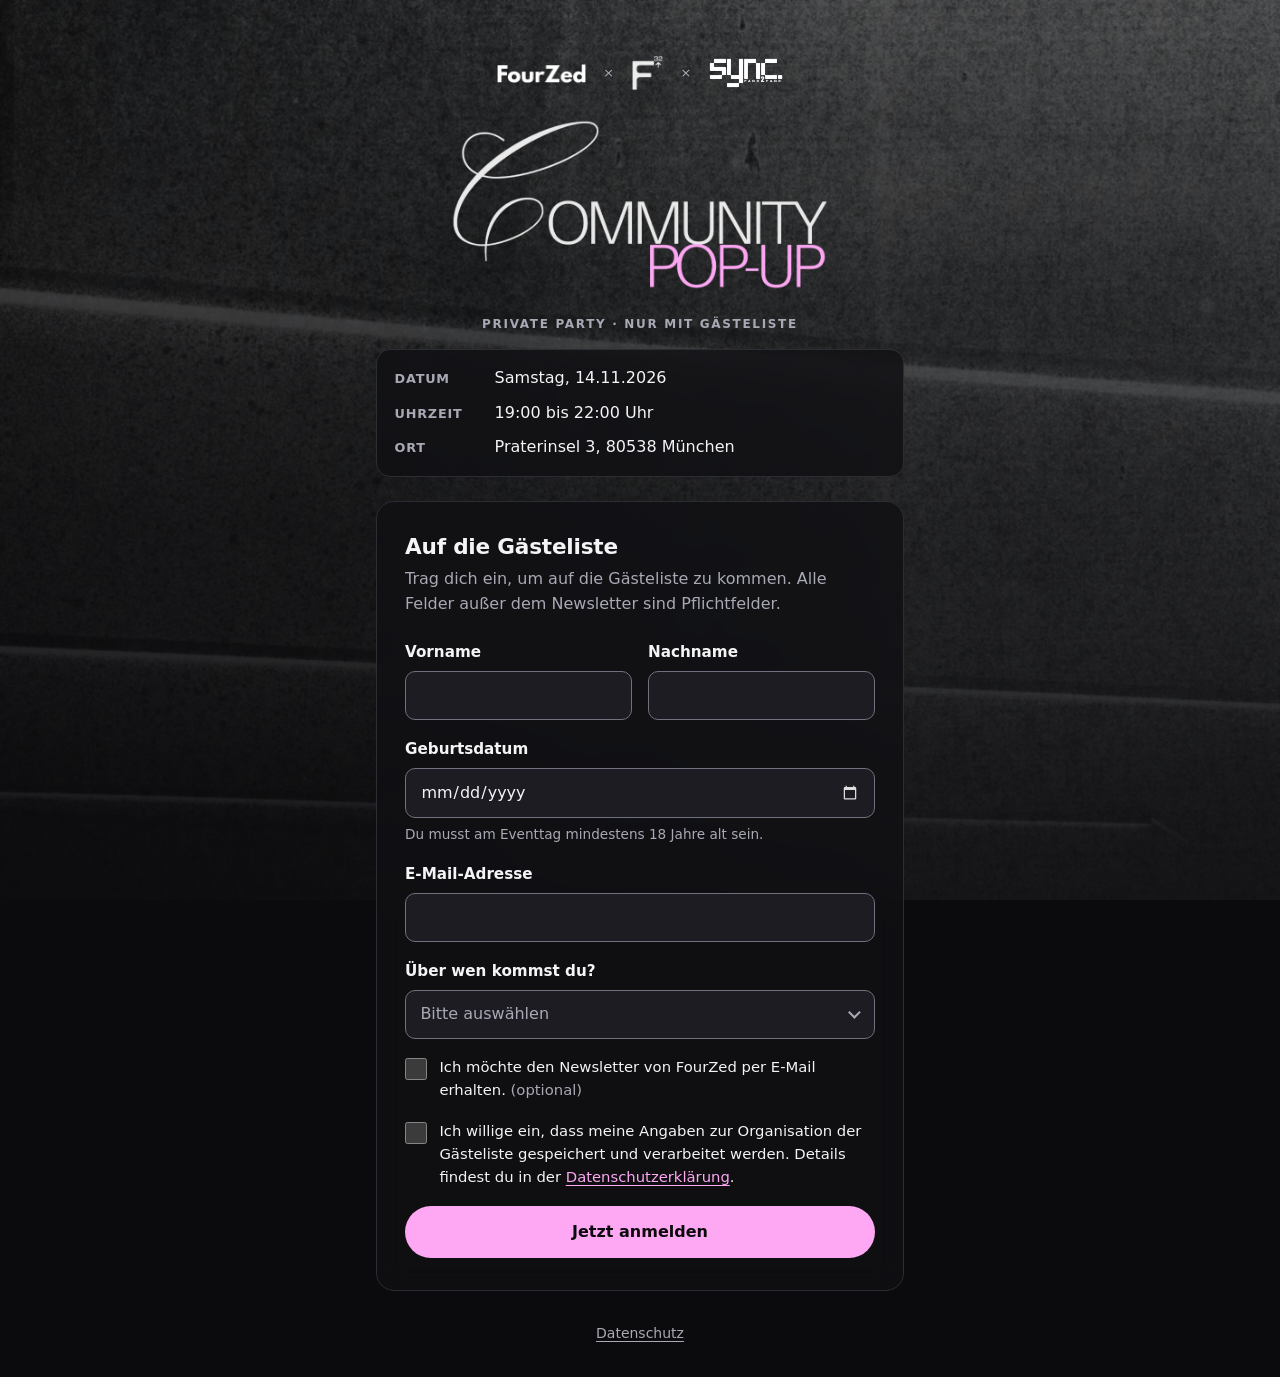
==== index.html @ 3aca52ab "Gästeliste für FourZed x F32 x sync. Community Pop-up Co-Authored-By: Claude Opus 5.5 <noreply@anthr" ====
<!doctype html>
<html lang="de">
<head>
  <meta charset="utf-8">
  <meta name="viewport" content="width=device-width, initial-scale=1, viewport-fit=cover">
  <meta name="robots" content="noindex, nofollow">
  <meta name="color-scheme" content="dark">
  <meta name="theme-color" content="#0b0b0d">
  <title>Gästeliste · FourZed x F32 x sync. Community Pop-up</title>
  <meta name="description" content="Anmeldung zur Gästeliste: FourZed x F32 x sync. Community Pop-up, 14.11.2026, Praterinsel 3, München.">
  <link rel="icon" href="data:image/svg+xml,%3Csvg xmlns='http://www.w3.org/2000/svg' viewBox='0 0 32 32'%3E%3Crect width='32' height='32' rx='8' fill='%230b0b0d'/%3E%3Ccircle cx='16' cy='16' r='7' fill='%23fea7f2'/%3E%3C/svg%3E">
  <link rel="stylesheet" href="style.css">
</head>
<body>
  <a class="skip-link" href="#main">Zum Inhalt springen</a>

  <div class="page">
    <header class="site-header">
      <ul class="partner-logos" aria-label="Veranstalter">
        <li><img class="logo-fourzed" src="assets/logo-fourzed.png" alt="FourZed" width="360" height="77"></li>
        <li class="x" aria-hidden="true">×</li>
        <li><img class="logo-f32" src="assets/logo-f32.png" alt="F32" width="140" height="153"></li>
        <li class="x" aria-hidden="true">×</li>
        <li><img class="logo-sync" src="assets/logo-sync.png" alt="sync." width="280" height="113"></li>
      </ul>
    </header>

    <main id="main">
      <section class="hero" aria-labelledby="event-title">
        <h1 id="event-title" class="headline"><span class="visually-hidden">FourZed x F32 x sync. </span><img src="assets/headline-community-popup.png" alt="Community Pop-up" width="840" height="382"></h1>
        <p class="eyebrow">Private Party · Nur mit Gästeliste</p>
        <dl class="event-meta">
          <div>
            <dt>Datum</dt>
            <dd><time datetime="2026-11-14">Samstag, 14.11.2026</time></dd>
          </div>
          <div>
            <dt>Uhrzeit</dt>
            <dd><time datetime="2026-11-14T19:00">19:00</time> bis <time datetime="2026-11-14T22:00">22:00</time> Uhr</dd>
          </div>
          <div>
            <dt>Ort</dt>
            <dd>Praterinsel 3, 80538 München</dd>
          </div>
        </dl>
      </section>

      <section class="card" id="signup" aria-labelledby="form-title">
        <h2 id="form-title">Auf die Gästeliste</h2>
        <p class="lead">Trag dich ein, um auf die Gästeliste zu kommen. Alle Felder außer dem Newsletter sind Pflichtfelder.</p>

        <noscript>
          <p class="notice notice--error">Bitte aktiviere JavaScript, um dich für die Gästeliste anzumelden.</p>
        </noscript>

        <form id="signup-form" novalidate>
          <div class="row">
            <div class="field">
              <label for="firstName">Vorname</label>
              <input id="firstName" name="firstName" type="text" autocomplete="given-name" maxlength="60" required aria-describedby="firstName-error">
              <p class="field-error" id="firstName-error" aria-live="polite"></p>
            </div>
            <div class="field">
              <label for="lastName">Nachname</label>
              <input id="lastName" name="lastName" type="text" autocomplete="family-name" maxlength="60" required aria-describedby="lastName-error">
              <p class="field-error" id="lastName-error" aria-live="polite"></p>
            </div>
          </div>

          <div class="field">
            <label for="birthdate">Geburtsdatum</label>
            <input id="birthdate" name="birthdate" type="date" autocomplete="bday" min="1900-01-01" required aria-describedby="birthdate-hint birthdate-error">
            <p class="field-hint" id="birthdate-hint">Du musst am Eventtag mindestens <span data-min-age>18</span> Jahre alt sein.</p>
            <p class="field-error" id="birthdate-error" aria-live="polite"></p>
          </div>

          <div class="field">
            <label for="email">E-Mail-Adresse</label>
            <input id="email" name="email" type="email" autocomplete="email" inputmode="email" maxlength="254" spellcheck="false" autocapitalize="off" required aria-describedby="email-error">
            <p class="field-error" id="email-error" aria-live="polite"></p>
          </div>

          <div class="field">
            <label for="via">Über wen kommst du?</label>
            <div class="select-wrap">
              <select id="via" name="via" required aria-describedby="via-error">
                <option value="" selected disabled>Bitte auswählen</option>
                <option value="sync.">sync.</option>
                <option value="F32">F32</option>
                <option value="FourZed">FourZed</option>
              </select>
            </div>
            <p class="field-error" id="via-error" aria-live="polite"></p>
          </div>

          <!-- Honeypot gegen Spam-Bots: für Menschen unsichtbar, bitte nicht entfernen. -->
          <div class="hp" aria-hidden="true">
            <label for="website">Website (bitte leer lassen)</label>
            <input id="website" name="website" type="text" tabindex="-1" autocomplete="off">
          </div>

          <div class="field field--check">
            <input id="newsletter" name="newsletter" type="checkbox">
            <label for="newsletter">Ich möchte den Newsletter von FourZed per E-Mail erhalten. <span class="optional">(optional)</span></label>
          </div>

          <div class="field field--check">
            <input id="consent" name="consent" type="checkbox" required aria-describedby="consent-error">
            <label for="consent">Ich willige ein, dass meine Angaben zur Organisation der Gästeliste gespeichert und verarbeitet werden. Details findest du in der <a href="datenschutz.html" target="_blank" rel="noopener">Datenschutzerklärung<span class="visually-hidden"> (öffnet in neuem Tab)</span></a>.</label>
            <p class="field-error" id="consent-error" aria-live="polite"></p>
          </div>

          <div id="form-status" class="notice" role="alert" hidden></div>

          <button type="submit" class="btn btn--primary" id="submit-btn">
            <span class="btn-spinner" aria-hidden="true"></span>
            <span class="btn-label">Jetzt anmelden</span>
          </button>
        </form>
      </section>

      <section class="card success" id="success" hidden aria-labelledby="success-title">
        <div class="success-icon" aria-hidden="true">
          <svg viewBox="0 0 24 24" width="28" height="28"><path d="M5 12.5l4.5 4.5L19 7.5" fill="none" stroke="currentColor" stroke-width="2.5" stroke-linecap="round" stroke-linejoin="round"/></svg>
        </div>
        <h2 id="success-title" tabindex="-1">Du stehst auf der Gästeliste!</h2>
        <p class="lead" id="success-text">Wir freuen uns auf dich.</p>
        <dl class="event-meta event-meta--compact">
          <div>
            <dt>Event</dt>
            <dd>FourZed x F32 x sync. Community Pop-up</dd>
          </div>
          <div>
            <dt>Wann</dt>
            <dd>Samstag, 14.11.2026, 19:00 bis 22:00 Uhr</dd>
          </div>
          <div>
            <dt>Wo</dt>
            <dd>Praterinsel 3, 80538 München</dd>
          </div>
        </dl>
        <button type="button" class="btn btn--primary" id="ics-btn">Zum Kalender hinzufügen</button>
      </section>
    </main>

    <footer class="site-footer">
      <nav aria-label="Rechtliches">
        <a href="datenschutz.html">Datenschutz</a>
      </nav>
    </footer>
  </div>

  <script src="config.js"></script>
  <script src="script.js"></script>
</body>
</html>
---- style.css ----
/* ==========================================================================
   Gästeliste – Stylesheet
   Akzentfarbe zentral über --accent änderbar.
   ========================================================================== */

:root {
  --accent: #fea7f2;          /* Akzentfarbe (Pink aus dem Pop-up-Schriftzug) */
  --accent-rgb: 254, 167, 242; /* gleiche Farbe als RGB für Transparenzen */
  --accent-contrast: #0b0b0d; /* Textfarbe auf Akzent */

  --bg: #0b0b0d;
  --surface: #141418;
  --surface-glass: rgba(16, 16, 20, .82);
  --surface-2: #1c1c22;
  --border: #2c2c35;
  --border-strong: #8a8a9a;
  --field-border: #70707e;   /* min. 3:1 Kontrast zum Feld */
  --text: #f4f4f6;
  --text-muted: #a9a9b6;
  --error: #ff8a5c;
  --error-bg: rgba(255, 138, 92, 0.1);
  --success: var(--accent);

  --radius: 14px;
  --radius-sm: 10px;
  --focus: 0 0 0 3px var(--bg), 0 0 0 5px var(--accent);

  --font: system-ui, -apple-system, "Segoe UI", Roboto, "Helvetica Neue", Arial, sans-serif;

  color-scheme: dark;
}

*,
*::before,
*::after { box-sizing: border-box; }

html { -webkit-text-size-adjust: 100%; text-size-adjust: 100%; }

body {
  margin: 0;
  min-height: 100vh;
  background: var(--bg);
  color: var(--text);
  font-family: var(--font);
  font-size: 1rem;
  line-height: 1.55;
  -webkit-font-smoothing: antialiased;
}

/* Hintergrundbild, fest hinter dem Inhalt (funktioniert auch auf iOS) */
body::before {
  content: "";
  position: fixed;
  inset: 0;
  z-index: -1;
  background:
    linear-gradient(180deg, rgba(11, 11, 13, .45) 0%, rgba(11, 11, 13, .72) 40%, rgba(11, 11, 13, .9) 100%),
    url("assets/background.webp") center top / cover no-repeat;
}

a { color: var(--accent); text-underline-offset: 3px; }
a:hover { text-decoration-thickness: 2px; }

:focus-visible { outline: none; box-shadow: var(--focus); border-radius: 6px; }

.visually-hidden {
  position: absolute !important;
  width: 1px; height: 1px;
  margin: -1px; padding: 0;
  overflow: hidden; clip: rect(0 0 0 0);
  white-space: nowrap; border: 0;
}

.skip-link {
  position: absolute; left: 1rem; top: -100px; z-index: 10;
  background: var(--accent); color: var(--accent-contrast);
  padding: .6rem 1rem; border-radius: var(--radius-sm); font-weight: 600;
  text-decoration: none;
}
.skip-link:focus { top: 1rem; }

/* Layout ---------------------------------------------------------------- */

.page {
  width: 100%;
  max-width: 560px;
  margin: 0 auto;
  padding: max(1.25rem, env(safe-area-inset-top)) 1rem max(2rem, env(safe-area-inset-bottom));
}

.site-header { display: flex; justify-content: center; padding: .5rem 0 1.75rem; }

.partner-logos {
  display: flex; align-items: center; justify-content: center;
  gap: .9rem;
  margin: 0; padding: 0; list-style: none;
}
.partner-logos li { display: flex; align-items: center; }
.partner-logos img { display: block; width: auto; }
.partner-logos .logo-fourzed { height: 17px; }
.partner-logos .logo-f32 { height: 30px; }
.partner-logos .logo-sync { height: 27px; }
.partner-logos .x { color: var(--text-muted); font-size: .8rem; line-height: 1; }

/* Hero ------------------------------------------------------------------ */

.hero { margin-bottom: 1.5rem; text-align: center; }

.eyebrow {
  margin: 0 0 1rem;
  color: var(--text-muted);
  font-size: .75rem; font-weight: 600; letter-spacing: .14em; text-transform: uppercase;
}

h1 {
  margin: 0 0 1.25rem;
  font-size: clamp(1.9rem, 8vw, 2.6rem);
  line-height: 1.08;
  letter-spacing: -0.02em;
  font-weight: 750;
}
.headline { margin: 0 0 1.5rem; line-height: 0; }
.headline img { display: inline-block; width: min(100%, 320px); height: auto; }

h2 { margin: 0 0 .4rem; font-size: 1.35rem; letter-spacing: -0.01em; line-height: 1.25; }

.lead { margin: 0 0 1.5rem; color: var(--text-muted); }

.event-meta {
  display: grid; gap: .6rem;
  margin: 0; padding: 1rem 1.1rem;
  border: 1px solid var(--border);
  border-radius: var(--radius);
  background: var(--surface-glass);
  text-align: left;
  -webkit-backdrop-filter: blur(10px);
  backdrop-filter: blur(10px);
}
.event-meta > div { display: grid; grid-template-columns: 5.5rem 1fr; gap: .75rem; align-items: baseline; }
.event-meta dt { color: var(--text-muted); font-size: .8rem; font-weight: 600; letter-spacing: .06em; text-transform: uppercase; }
.event-meta dd { margin: 0; font-weight: 500; }
.event-meta--compact { margin: 0 0 1.5rem; text-align: left; }

/* Card ------------------------------------------------------------------ */

.card {
  background: var(--surface-glass);
  -webkit-backdrop-filter: blur(14px);
  backdrop-filter: blur(14px);
  border: 1px solid var(--border);
  border-radius: calc(var(--radius) + 4px);
  padding: 1.5rem 1.1rem;
}

/* Form ------------------------------------------------------------------ */

.row { display: grid; gap: 0; }

.field { margin-bottom: 1.1rem; }

label { display: block; margin-bottom: .4rem; font-weight: 600; font-size: .95rem; }

input[type="text"],
input[type="email"],
input[type="date"],
select {
  display: block;
  width: 100%;
  min-height: 3rem;
  padding: .7rem .9rem;
  font: inherit;
  font-size: 1rem; /* verhindert Zoom auf iOS */
  color: var(--text);
  background: var(--surface-2);
  border: 1.5px solid var(--field-border);
  border-radius: var(--radius-sm);
  transition: border-color .15s ease, box-shadow .15s ease;
  -webkit-appearance: none;
  appearance: none;
}

input[type="date"] { line-height: 1.5; }
input[type="date"]::-webkit-date-and-time-value { text-align: left; }
input[type="date"]::-webkit-calendar-picker-indicator { opacity: .85; cursor: pointer; }

input:hover, select:hover { border-color: var(--border-strong); }

input:focus-visible, select:focus-visible {
  border-color: var(--accent);
  box-shadow: 0 0 0 3px rgba(var(--accent-rgb), .35);
  border-radius: var(--radius-sm);
}

.select-wrap { position: relative; }
.select-wrap::after {
  content: "";
  position: absolute; right: 1rem; top: 50%;
  width: .55rem; height: .55rem;
  border-right: 2px solid var(--text-muted);
  border-bottom: 2px solid var(--text-muted);
  transform: translateY(-70%) rotate(45deg);
  pointer-events: none;
}
select { padding-right: 2.5rem; cursor: pointer; }
select:invalid, select option[value=""] { color: var(--text-muted); }
select option { color: var(--text); background: var(--surface-2); }

[aria-invalid="true"] { border-color: var(--error) !important; }

.field-hint { margin: .4rem 0 0; color: var(--text-muted); font-size: .85rem; }

.field-error {
  margin: .4rem 0 0;
  color: var(--error);
  font-size: .875rem; font-weight: 500;
}
.field-error:empty { display: none; }
.field-error::before { content: "⚠ "; }

/* Checkboxen */
.field--check {
  display: grid;
  grid-template-columns: 1.4rem 1fr;
  column-gap: .75rem;
  align-items: start;
}
.field--check input[type="checkbox"] {
  width: 1.4rem; height: 1.4rem; margin: .1rem 0 0;
  accent-color: var(--accent);
  cursor: pointer;
}
.field--check label { margin: 0; font-weight: 400; font-size: .925rem; color: var(--text); cursor: pointer; }
.field--check .field-error { grid-column: 2; }
.field--check input[aria-invalid="true"] { outline: 2px solid var(--error); outline-offset: 2px; }
.optional { color: var(--text-muted); }

/* Honeypot */
.hp {
  position: absolute !important;
  left: -10000px; top: auto;
  width: 1px; height: 1px; overflow: hidden;
}

/* Hinweise / Fehlermeldungen */
.notice {
  margin: 0 0 1.1rem;
  padding: .9rem 1rem;
  border-radius: var(--radius-sm);
  border: 1px solid var(--border);
  font-size: .95rem;
}
.notice[hidden] { display: none; }
.notice--error { border-color: var(--error); background: var(--error-bg); color: var(--text); }
.notice--info { border-color: var(--accent); background: rgba(var(--accent-rgb), .08); }
.notice strong { display: block; margin-bottom: .2rem; }
.notice p { margin: 0; }
.notice .btn { margin-top: .8rem; }

/* Buttons --------------------------------------------------------------- */

.btn {
  display: inline-flex; align-items: center; justify-content: center; gap: .6rem;
  width: 100%;
  min-height: 3.25rem;
  padding: .8rem 1.25rem;
  font: inherit; font-size: 1rem; font-weight: 700;
  border: 0; border-radius: 999px;
  cursor: pointer;
  transition: transform .1s ease, filter .15s ease, opacity .15s ease;
}
.btn--primary { background: var(--accent); color: var(--accent-contrast); }
.btn--primary:hover { filter: brightness(1.06); }
.btn--primary:active { transform: translateY(1px); }
.btn--secondary {
  background: transparent; color: var(--text);
  border: 1.5px solid var(--border-strong);
  min-height: 2.75rem; width: auto;
}
.btn:focus-visible { box-shadow: var(--focus); border-radius: 999px; }
.btn:disabled { cursor: progress; opacity: .7; }

.btn-spinner {
  display: none;
  width: 1.1rem; height: 1.1rem;
  border: 2.5px solid currentColor; border-right-color: transparent;
  border-radius: 50%;
  animation: spin .7s linear infinite;
}
.btn[aria-busy="true"] .btn-spinner { display: inline-block; }

@keyframes spin { to { transform: rotate(360deg); } }

/* Erfolg ---------------------------------------------------------------- */

.success { text-align: center; }
.success[hidden] { display: none; }
.success-icon {
  display: grid; place-items: center;
  width: 3.5rem; height: 3.5rem; margin: .25rem auto 1rem;
  border-radius: 50%;
  background: var(--accent); color: var(--accent-contrast);
}
.success h2 { font-size: 1.6rem; }
/* Überschrift erhält nur programmatisch Fokus (für Screenreader), daher ohne Rahmen */
.success h2:focus, .success h2:focus-visible { outline: none; box-shadow: none; }

/* Footer ---------------------------------------------------------------- */

.site-footer { padding: 2rem 0 0; text-align: center; font-size: .875rem; }
.site-footer nav { display: flex; justify-content: center; gap: 1.5rem; }
.site-footer a { color: var(--text-muted); }
.site-footer a:hover { color: var(--text); }

/* Rechtstexte ----------------------------------------------------------- */

.legal h1 { font-size: clamp(1.7rem, 7vw, 2.2rem); }
.legal h2 { margin-top: 2rem; font-size: 1.15rem; }
.legal {
  background: var(--surface-glass);
  -webkit-backdrop-filter: blur(14px);
  backdrop-filter: blur(14px);
  border: 1px solid var(--border);
  border-radius: calc(var(--radius) + 4px);
  padding: 1.5rem 1.1rem;
}
.legal p, .legal li { color: var(--text); }
.legal address { font-style: normal; }
.legal .back { display: inline-block; margin-bottom: 1.5rem; }
.placeholder {
  display: block;
  margin: .5rem 0;
  padding: .75rem .9rem;
  border: 1.5px dashed #ffb84d;
  border-radius: var(--radius-sm);
  background: rgba(255, 184, 77, .08);
  color: #ffd699;
  font-size: .925rem;
}
.placeholder-banner {
  margin: 0 0 1.5rem;
  padding: 1rem;
  border: 2px solid #ffb84d;
  border-radius: var(--radius-sm);
  background: rgba(255, 184, 77, .12);
  color: #ffe2b3;
  font-weight: 600;
}

/* Größere Screens ------------------------------------------------------- */

@media (min-width: 560px) {
  .page { padding-top: 3rem; }
  .card, .legal { padding: 2rem 1.75rem; }
  .headline img { width: 380px; }
  .partner-logos { gap: 1.1rem; }
  .partner-logos .logo-fourzed { height: 19px; }
  .partner-logos .logo-f32 { height: 34px; }
  .partner-logos .logo-sync { height: 30px; }
  .row { grid-template-columns: 1fr 1fr; column-gap: 1rem; }
  .btn--primary { width: 100%; }
}

@media (prefers-reduced-motion: reduce) {
  *, *::before, *::after { animation-duration: .01ms !important; transition-duration: .01ms !important; }
}

@media (forced-colors: active) {
  .btn, input, select { border: 1px solid ButtonText; }
}
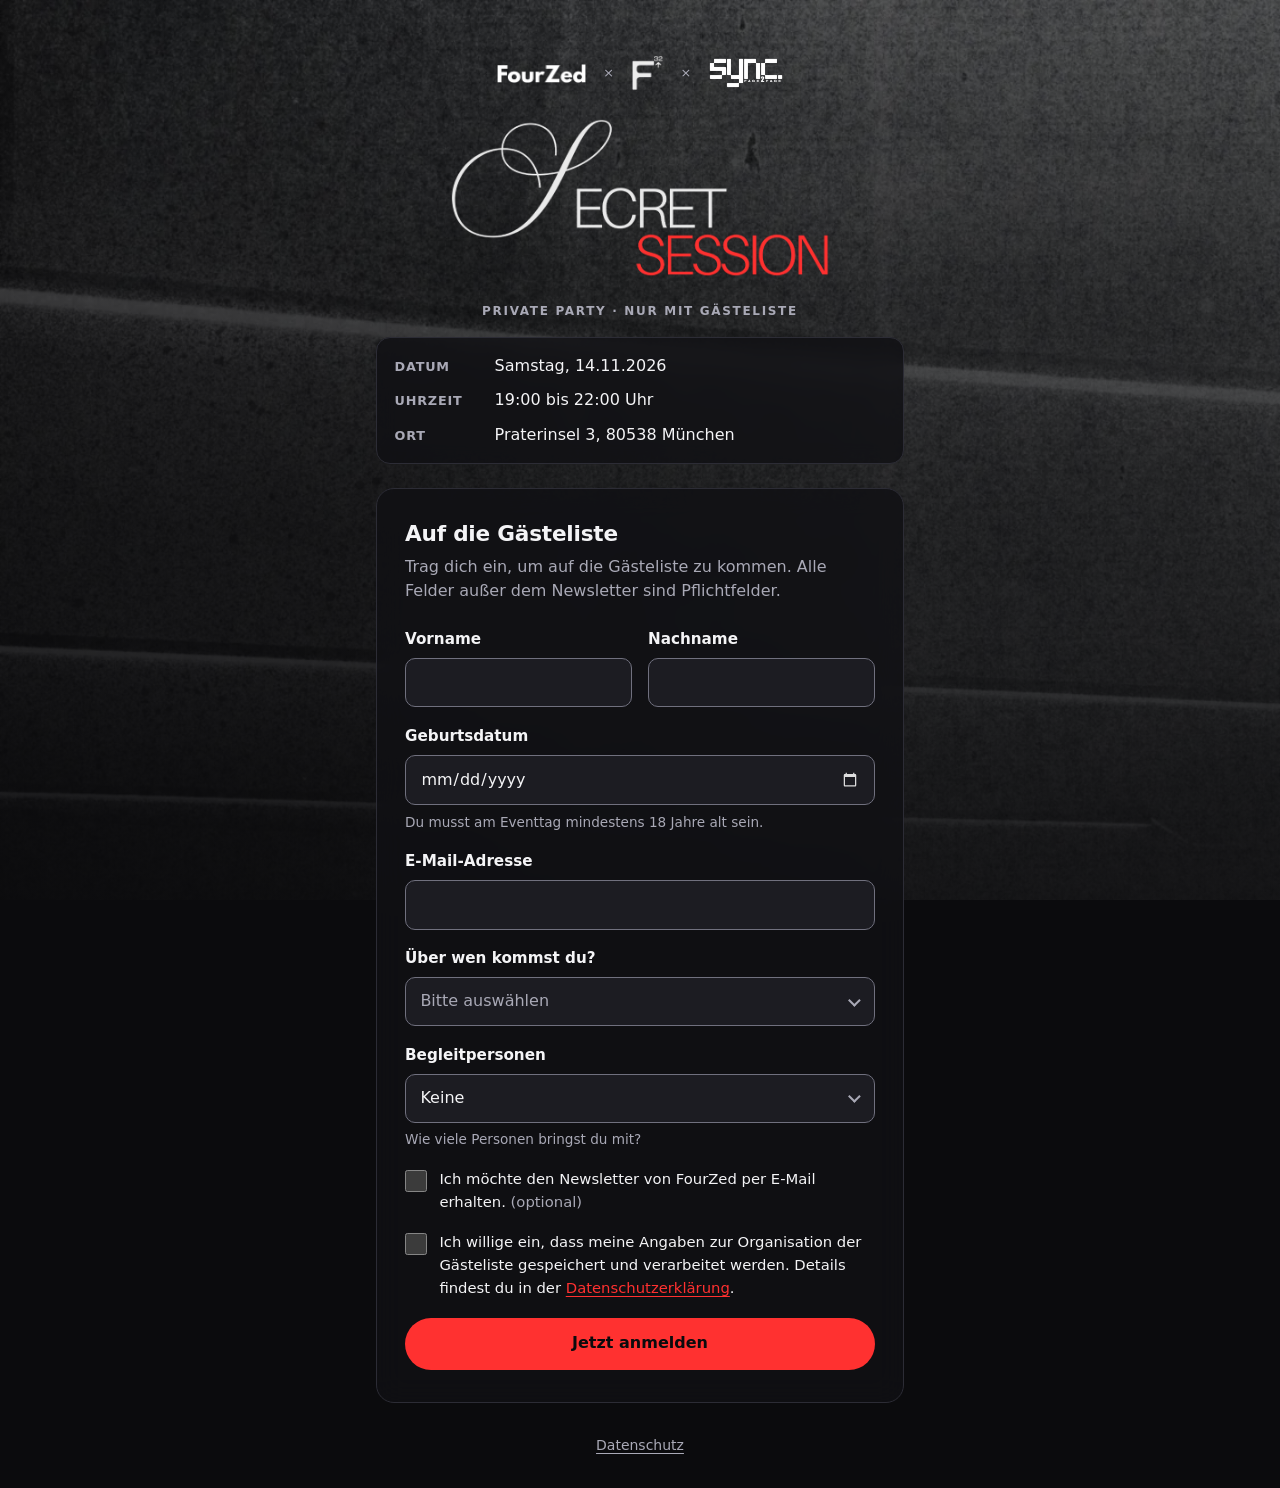
==== commit c70744aa: "Secret Session: neue Überschrift, rote Akzente, Feld Begleitpersonen Co-Authored-By: Claude Opus 5.5" ====
--- a/index.html
+++ b/index.html
@@ -6,9 +6,9 @@
   <meta name="robots" content="noindex, nofollow">
   <meta name="color-scheme" content="dark">
   <meta name="theme-color" content="#0b0b0d">
-  <title>Gästeliste · FourZed x F32 x sync. Community Pop-up</title>
-  <meta name="description" content="Anmeldung zur Gästeliste: FourZed x F32 x sync. Community Pop-up, 14.11.2026, Praterinsel 3, München.">
-  <link rel="icon" href="data:image/svg+xml,%3Csvg xmlns='http://www.w3.org/2000/svg' viewBox='0 0 32 32'%3E%3Crect width='32' height='32' rx='8' fill='%230b0b0d'/%3E%3Ccircle cx='16' cy='16' r='7' fill='%23fea7f2'/%3E%3C/svg%3E">
+  <title>Gästeliste · FourZed x F32 x sync. Secret Session</title>
+  <meta name="description" content="Anmeldung zur Gästeliste: FourZed x F32 x sync. Secret Session, 14.11.2026, Praterinsel 3, München.">
+  <link rel="icon" href="data:image/svg+xml,%3Csvg xmlns='http://www.w3.org/2000/svg' viewBox='0 0 32 32'%3E%3Crect width='32' height='32' rx='8' fill='%230b0b0d'/%3E%3Ccircle cx='16' cy='16' r='7' fill='%23ff3130'/%3E%3C/svg%3E">
   <link rel="stylesheet" href="style.css">
 </head>
 <body>
@@ -27,7 +27,7 @@
 
     <main id="main">
       <section class="hero" aria-labelledby="event-title">
-        <h1 id="event-title" class="headline"><span class="visually-hidden">FourZed x F32 x sync. </span><img src="assets/headline-community-popup.png" alt="Community Pop-up" width="840" height="382"></h1>
+        <h1 id="event-title" class="headline"><span class="visually-hidden">FourZed x F32 x sync. </span><img src="assets/headline-secret-session.png" alt="Secret Session" width="840" height="354"></h1>
         <p class="eyebrow">Private Party · Nur mit Gästeliste</p>
         <dl class="event-meta">
           <div>
@@ -93,6 +93,22 @@
             <p class="field-error" id="via-error" aria-live="polite"></p>
           </div>
 
+          <div class="field">
+            <label for="guests">Begleitpersonen</label>
+            <div class="select-wrap">
+              <select id="guests" name="guests" required aria-describedby="guests-hint guests-error">
+                <option value="0" selected>Keine</option>
+                <option value="1">1 Person</option>
+                <option value="2">2 Personen</option>
+                <option value="3">3 Personen</option>
+                <option value="4">4 Personen</option>
+                <option value="5">5 Personen</option>
+              </select>
+            </div>
+            <p class="field-hint" id="guests-hint">Wie viele Personen bringst du mit?</p>
+            <p class="field-error" id="guests-error" aria-live="polite"></p>
+          </div>
+
           <!-- Honeypot gegen Spam-Bots: für Menschen unsichtbar, bitte nicht entfernen. -->
           <div class="hp" aria-hidden="true">
             <label for="website">Website (bitte leer lassen)</label>
@@ -128,7 +144,7 @@
         <dl class="event-meta event-meta--compact">
           <div>
             <dt>Event</dt>
-            <dd>FourZed x F32 x sync. Community Pop-up</dd>
+            <dd>FourZed x F32 x sync. Secret Session</dd>
           </div>
           <div>
             <dt>Wann</dt>
--- a/style.css
+++ b/style.css
@@ -4,8 +4,8 @@
    ========================================================================== */
 
 :root {
-  --accent: #fea7f2;          /* Akzentfarbe (Pink aus dem Pop-up-Schriftzug) */
-  --accent-rgb: 254, 167, 242; /* gleiche Farbe als RGB für Transparenzen */
+  --accent: #ff3130;          /* Akzentfarbe (Rot aus dem "SESSION"-Schriftzug) */
+  --accent-rgb: 255, 49, 48;  /* gleiche Farbe als RGB für Transparenzen */
   --accent-contrast: #0b0b0d; /* Textfarbe auf Akzent */
 
   --bg: #0b0b0d;
@@ -17,8 +17,8 @@
   --field-border: #70707e;   /* min. 3:1 Kontrast zum Feld */
   --text: #f4f4f6;
   --text-muted: #a9a9b6;
-  --error: #ff8a5c;
-  --error-bg: rgba(255, 138, 92, 0.1);
+  --error: #ffb547;           /* Bernstein, damit Fehler sich vom roten Akzent abheben */
+  --error-bg: rgba(255, 181, 71, 0.1);
   --success: var(--accent);
 
   --radius: 14px;
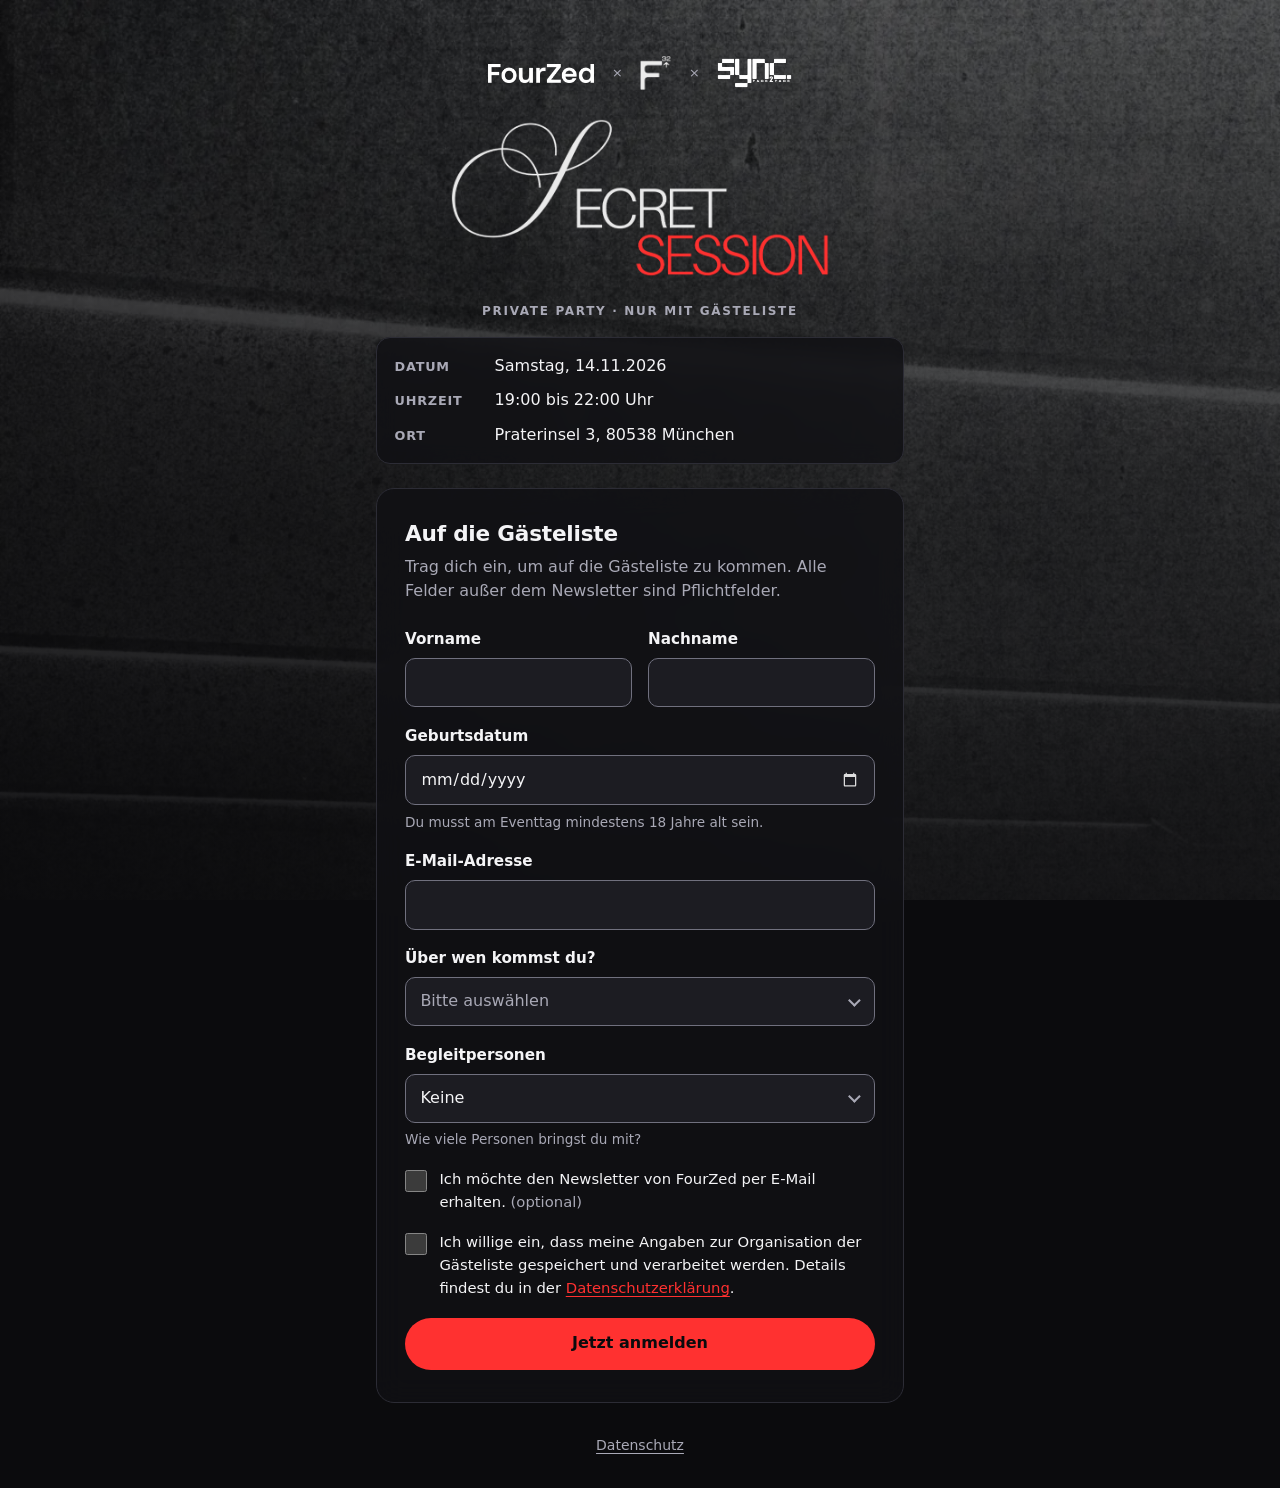
==== commit 052fcba9: "Neues FourZed-Logo (Wordmark, weiß, transparent) Co-Authored-By: Claude Opus 5.5 <noreply@anthropic." ====
--- a/index.html
+++ b/index.html
@@ -17,7 +17,7 @@
   <div class="page">
     <header class="site-header">
       <ul class="partner-logos" aria-label="Veranstalter">
-        <li><img class="logo-fourzed" src="assets/logo-fourzed.png" alt="FourZed" width="360" height="77"></li>
+        <li><img class="logo-fourzed" src="assets/logo-fourzed.png" alt="FourZed" width="720" height="129"></li>
         <li class="x" aria-hidden="true">×</li>
         <li><img class="logo-f32" src="assets/logo-f32.png" alt="F32" width="140" height="153"></li>
         <li class="x" aria-hidden="true">×</li>
